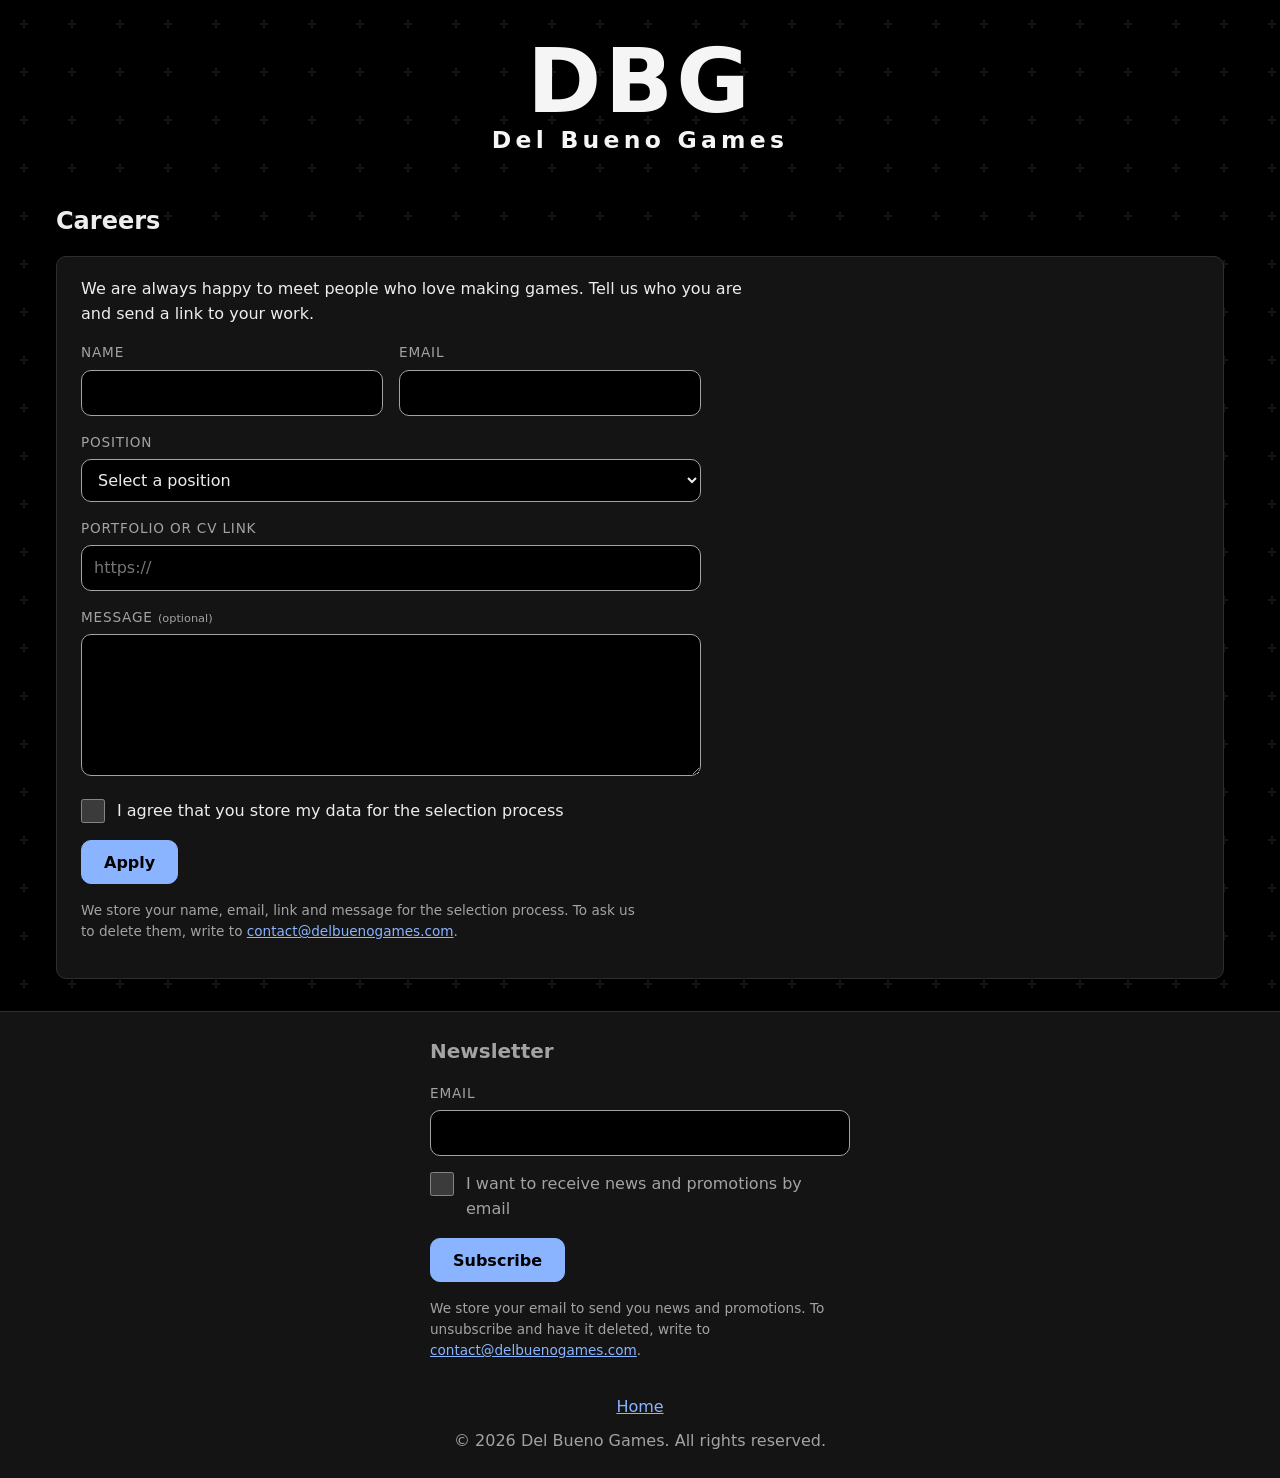
==== careers/index.html @ 050e30d5 "[Add] WEB-5 Formularios de contacto y careers Segunda publicacion de la web: se suman el formulario " ====
<!DOCTYPE html>
<html lang="en">
<head>
    <meta charset="utf-8">
    <meta name="viewport" content="width=device-width, initial-scale=1">
    <title>Careers | Del Bueno Games</title>
    <meta name="description" content="Join Del Bueno Games, an independent video game studio. Send us your application with a link to your portfolio or CV.">
    <meta name="theme-color" content="#000000">
    <link rel="icon" href="../assets/img/favicon.svg" type="image/svg+xml">
    <link rel="canonical" href="https://delbuenogames.com/careers/">
    <link rel="stylesheet" href="../assets/css/style.css">
    <script src="../assets/js/contact.js" defer></script>
</head>
<body>
    <header class="site-header">
        <h1 class="brand"><a href="/"><img src="../assets/img/brand.svg" alt="DBG, Del Bueno Games" width="600" height="260"></a></h1>
    </header>
    <main class="container">
        <section id="careers" class="section" aria-labelledby="careers-title">
            <h2 id="careers-title">Careers</h2>
            <div class="panel">
                <!-- Placeholder text: replace the introduction with the final copy. -->
                <p>We are always happy to meet people who love making games. Tell us who you are and send a link to your work.</p>
                <form class="contact-form" action="https://script.google.com/macros/s/AKfycbwpDi107hpgzn3h32MG_jerOkLigRV9ItebDQZ9Th3B-QbZqj8rZuU2F3XIpagCHj1gHg/exec" method="post" accept-charset="utf-8">
                    <input type="hidden" name="form" value="careers">
                    <div class="form-grid">
                        <label class="field">
                            <span>Name</span>
                            <input type="text" name="name" required maxlength="100" autocomplete="name">
                        </label>
                        <label class="field">
                            <span>Email</span>
                            <input type="email" name="email" required maxlength="254" autocomplete="email" pattern="[^@\s]+@[^@\s]+\.[^@\s]+" title="An email address like name@example.com">
                        </label>
                    </div>
                    <label class="field">
                        <span>Position</span>
                        <!-- The list of positions lives only in this select; the script does not know it. Add or remove options here. -->
                        <select name="position" required>
                            <option value="" selected disabled>Select a position</option>
                            <option value="Open application">Open application</option>
                        </select>
                    </label>
                    <label class="field">
                        <span>Portfolio or CV link</span>
                        <input type="url" name="link" required maxlength="500" autocomplete="url" placeholder="https://">
                    </label>
                    <label class="field">
                        <span>Message <small>(optional)</small></span>
                        <textarea name="message" rows="5" maxlength="4000"></textarea>
                    </label>
                    <label class="check">
                        <input type="checkbox" name="consent" value="yes" required>
                        <span>I agree that you store my data for the selection process</span>
                    </label>
                    <div class="contact-trap" aria-hidden="true">
                        <label>Leave this field empty
                            <input type="text" name="website" tabindex="-1" autocomplete="off">
                        </label>
                    </div>
                    <button type="submit" class="btn-submit">Apply</button>
                    <div class="contact-status" role="status" aria-live="polite">
                        <p data-state="sending" hidden>Sending your application…</p>
                        <p data-state="sent" hidden>Thanks! Your application was sent. We'll be in touch if there is a fit.</p>
                        <p data-state="error" hidden>We couldn't send your application. Please email us at <a href="mailto:contact@delbuenogames.com">contact@delbuenogames.com</a>.</p>
                    </div>
                    <p class="form-note">We store your name, email, link and message for the selection process. To ask us to delete them, write to <a href="mailto:contact@delbuenogames.com">contact@delbuenogames.com</a>.</p>
                </form>
            </div>
        </section>
    </main>
    <footer class="site-footer">
        <section class="newsletter" aria-labelledby="newsletter-title">
            <h2 id="newsletter-title">Newsletter</h2>
            <form class="contact-form" action="https://script.google.com/macros/s/AKfycbwpDi107hpgzn3h32MG_jerOkLigRV9ItebDQZ9Th3B-QbZqj8rZuU2F3XIpagCHj1gHg/exec" method="post" accept-charset="utf-8">
                <input type="hidden" name="form" value="newsletter">
                <label class="field">
                    <span>Email</span>
                    <input type="email" name="email" required maxlength="254" autocomplete="email" pattern="[^@\s]+@[^@\s]+\.[^@\s]+" title="An email address like name@example.com">
                </label>
                <label class="check">
                    <input type="checkbox" name="consent" value="yes" required>
                    <span>I want to receive news and promotions by email</span>
                </label>
                <div class="contact-trap" aria-hidden="true">
                    <label>Leave this field empty
                        <input type="text" name="website" tabindex="-1" autocomplete="off">
                    </label>
                </div>
                <button type="submit" class="btn-submit">Subscribe</button>
                <div class="contact-status" role="status" aria-live="polite">
                    <p data-state="sending" hidden>Subscribing…</p>
                    <p data-state="sent" hidden>You're subscribed. Thanks for joining!</p>
                    <p data-state="error" hidden>We couldn't subscribe you. Please email us at <a href="mailto:contact@delbuenogames.com">contact@delbuenogames.com</a>.</p>
                </div>
                <p class="form-note">We store your email to send you news and promotions. To unsubscribe and have it deleted, write to <a href="mailto:contact@delbuenogames.com">contact@delbuenogames.com</a>.</p>
            </form>
        </section>
        <p class="footer-links"><a href="/">Home</a></p>
        <p>&copy; 2026 Del Bueno Games. All rights reserved.</p>
    </footer>
</body>
</html>
---- assets/css/style.css ----
:root
{
    --bg: #000;
    --pattern: #151515;
    --bg-card: #141414;
    --border: #2e2e2e;
    --text: #ededed;
    --text-muted: #a3a3a3;
    --link: #8ab4ff;
    --scrollbar: #3a3a3a;
    --radius: 10px;
    --card-width: min(80vw, 460px);
    color-scheme: dark;
    --font-sans: system-ui, -apple-system, "Segoe UI", Roboto, Arial, sans-serif;
}

*
{
    box-sizing: border-box;
}

html
{
    background: var(--bg);
}

body
{
    margin: 0;
    background-color: var(--bg);
    background-image: url("data:image/svg+xml,%3Csvg xmlns='http://www.w3.org/2000/svg' width='48' height='48' shape-rendering='crispEdges'%3E%3Cpath fill='%23151515' d='M23 20h2v8h-2zM20 23h8v2h-8z'/%3E%3C/svg%3E");
    background-size: 48px 48px;
    color: var(--text);
    font-family: var(--font-sans);
    font-size: 16px;
    line-height: 1.55;
}

img
{
    display: block;
    max-width: 100%;
}

a
{
    color: var(--link);
}

a:focus-visible,
.catalog:focus-visible,
.catalog-arrow:focus-visible,
.field input:focus-visible,
.field textarea:focus-visible,
.field select:focus-visible,
.check input:focus-visible,
.btn-submit:focus-visible
{
    outline: 3px solid var(--link);
    outline-offset: 3px;
}

.site-header
{
    padding: 1.5rem 1rem 0.5rem;
    text-align: center;
}

.brand
{
    margin: 0;
}

.brand img
{
    width: min(100%, 320px);
    height: auto;
    margin: 0 auto;
}

.container
{
    max-width: 1200px;
    margin: 0 auto;
    padding: 0 1rem;
}

.section
{
    margin: 2rem 0;
}

h2
{
    margin: 0 0 1rem;
    font-size: 1.5rem;
}

.catalog-wrap
{
    position: relative;
}

.catalog
{
    display: flex;
    gap: 1rem;
    margin: 0;
    padding: 0.5rem;
    list-style: none;
    overflow-x: auto;
    overscroll-behavior-x: contain;
    scroll-snap-type: x mandatory;
    scroll-padding-inline: 0.5rem;
    scrollbar-color: var(--scrollbar) transparent;
}

.catalog > li
{
    display: flex;
    flex: none;
    scroll-snap-align: start;
}

.card
{
    display: flex;
    flex-direction: column;
    width: var(--card-width);
    padding-bottom: 0.75rem;
    background: var(--bg-card);
    border: 1px solid var(--border);
    border-radius: var(--radius);
    overflow: hidden;
    color: var(--text);
    text-decoration: none;
}

a.card:hover
{
    border-color: var(--text-muted);
}

.card img
{
    width: 100%;
    height: auto;
    aspect-ratio: 460 / 215;
}

.card-name
{
    padding: 0.75rem 1rem 0;
    font-weight: 600;
    font-size: 1.1rem;
}

.card-line
{
    padding: 0 1rem;
    color: var(--text-muted);
    font-size: 0.95rem;
}

.card-tag
{
    align-self: flex-start;
    margin: 0.5rem 1rem 0;
    padding: 0.125rem 0.625rem;
    border: 1px solid var(--border);
    border-radius: 999px;
    color: var(--text-muted);
    font-size: 0.85rem;
}

.catalog-arrow
{
    position: absolute;
    /* Centered on the capsule image, so the arrow never covers a card title. */
    top: calc(0.5rem + var(--card-width) * 215 / 920 - 22px);
    width: 44px;
    height: 44px;
    padding: 0;
    background: var(--bg);
    border: 1px solid var(--text-muted);
    border-radius: 50%;
    color: var(--text);
    font-size: 1.5rem;
    line-height: 1;
    cursor: pointer;
}

.catalog-arrow:disabled
{
    visibility: hidden;
}

.catalog-arrow-prev
{
    left: 0.5rem;
}

.catalog-arrow-next
{
    right: 0.5rem;
}

.panel
{
    padding: 1.25rem 1.5rem;
    background: var(--bg-card);
    border: 1px solid var(--border);
    border-radius: var(--radius);
}

.panel p
{
    margin: 0 0 1rem;
    max-width: 65ch;
}

.panel p:last-child
{
    margin-bottom: 0;
}

.socials
{
    display: flex;
    flex-wrap: wrap;
    gap: 0.5rem 1.5rem;
    margin: 0;
    padding: 0;
    list-style: none;
}

.socials a,
.panel p a
{
    display: inline-block;
    min-height: 44px;
    line-height: 44px;
}

.contact-form
{
    max-width: 620px;
    margin: 0 0 1rem;
}

/* Name and email are short, so they share a row; the message takes the full width. */
.form-grid
{
    display: grid;
    grid-template-columns: 1fr 1fr;
    gap: 0 1rem;
}

.field
{
    display: block;
    min-width: 0;
    margin: 0 0 1rem;
}

.field > span
{
    display: block;
    margin: 0 0 0.375rem;
    color: var(--text-muted);
    font-size: 0.85rem;
    letter-spacing: 0.06em;
    text-transform: uppercase;
}

.field input,
.field select,
.field textarea
{
    width: 100%;
    padding: 0.625rem 0.75rem;
    background: var(--bg);
    border: 1px solid var(--text-muted);
    border-radius: var(--radius);
    color: var(--text);
    font-family: var(--font-sans);
    font-size: 1rem;
    line-height: 1.5;
}

.field small
{
    text-transform: none;
    letter-spacing: 0;
}

.field select
{
    appearance: auto;
}

.check
{
    display: flex;
    align-items: flex-start;
    gap: 0.75rem;
    margin: 0 0 1rem;
}

.check input
{
    flex: none;
    width: 1.5rem;
    height: 1.5rem;
    margin: 0;
    accent-color: var(--link);
}

.form-note
{
    margin: 1rem 0 0;
    color: var(--text-muted);
    font-size: 0.85rem;
}

.panel .form-note a,
.site-footer .form-note a
{
    display: inline;
    min-height: 0;
    line-height: inherit;
}

.field textarea
{
    min-height: 7.5rem;
    resize: vertical;
}

.btn-submit
{
    padding: 0.6875rem 1.375rem;
    min-height: 44px;
    background: var(--link);
    border: 1px solid var(--link);
    border-radius: var(--radius);
    color: #000;
    font-family: var(--font-sans);
    font-size: 1rem;
    font-weight: 600;
    cursor: pointer;
}

.btn-submit:disabled
{
    opacity: 0.6;
    cursor: default;
}

/* Off-screen instead of display:none: some bots skip fields hidden with display, and then they would not fall for the trap. */
.contact-trap
{
    position: absolute;
    left: -10000px;
    width: 1px;
    height: 1px;
    overflow: hidden;
}

.contact-status
{
    margin-top: 1rem;
}

.site-footer
{
    margin-top: 2rem;
    padding: 1.5rem 1rem;
    background: var(--bg-card);
    border-top: 1px solid var(--border);
    color: var(--text-muted);
    text-align: center;
}

.site-footer p
{
    margin: 0;
}

.site-footer h2
{
    font-size: 1.25rem;
}

.newsletter
{
    max-width: 420px;
    margin: 0 auto 1.5rem;
    text-align: left;
}

.footer-links
{
    margin-bottom: 0.5rem;
}

.footer-links a
{
    display: inline-block;
    min-height: 44px;
    line-height: 44px;
}

@media (max-width: 600px)
{
    .form-grid
    {
        grid-template-columns: 1fr;
    }
}

/* Touch screens drag the row directly; arrows would only cover the cards. */
@media (hover: none)
{
    .catalog-arrow
    {
        display: none;
    }
}

@media (prefers-reduced-motion: reduce)
{
    *
    {
        scroll-behavior: auto !important;
        transition: none !important;
    }
}
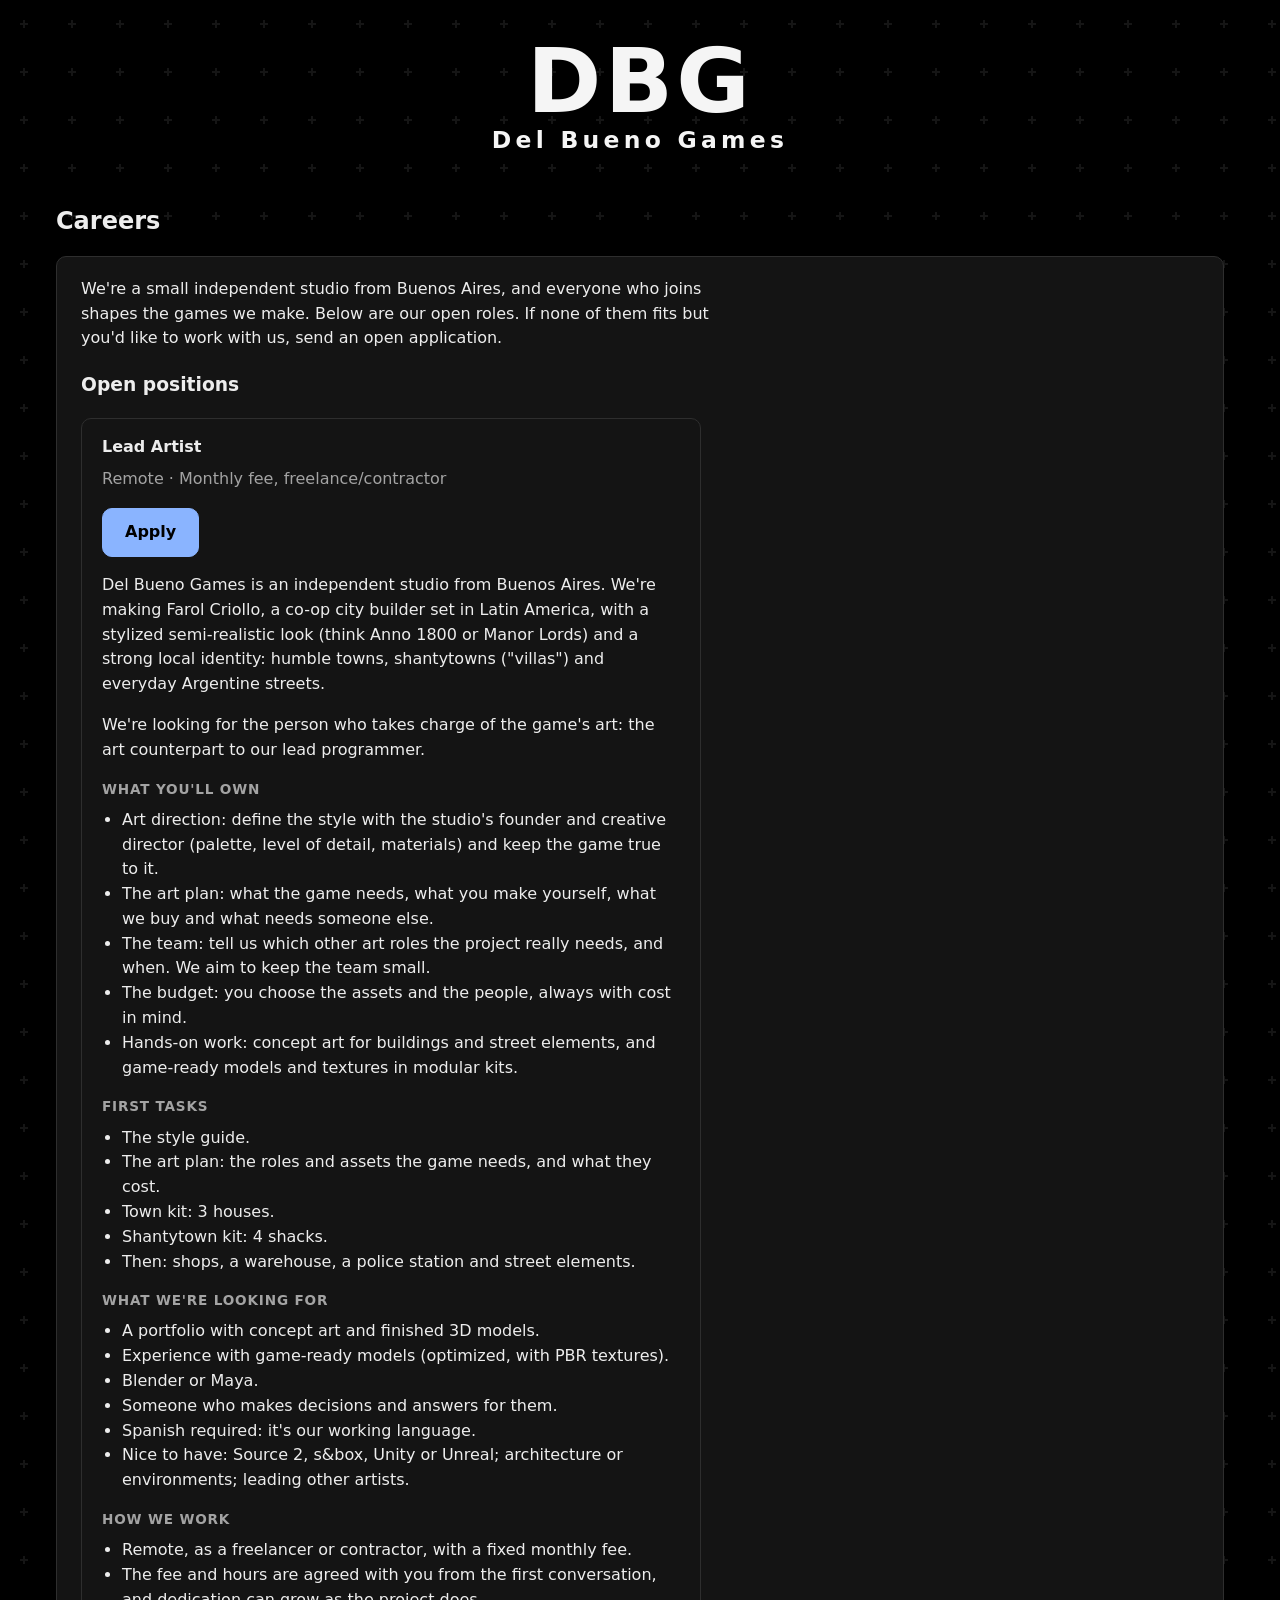
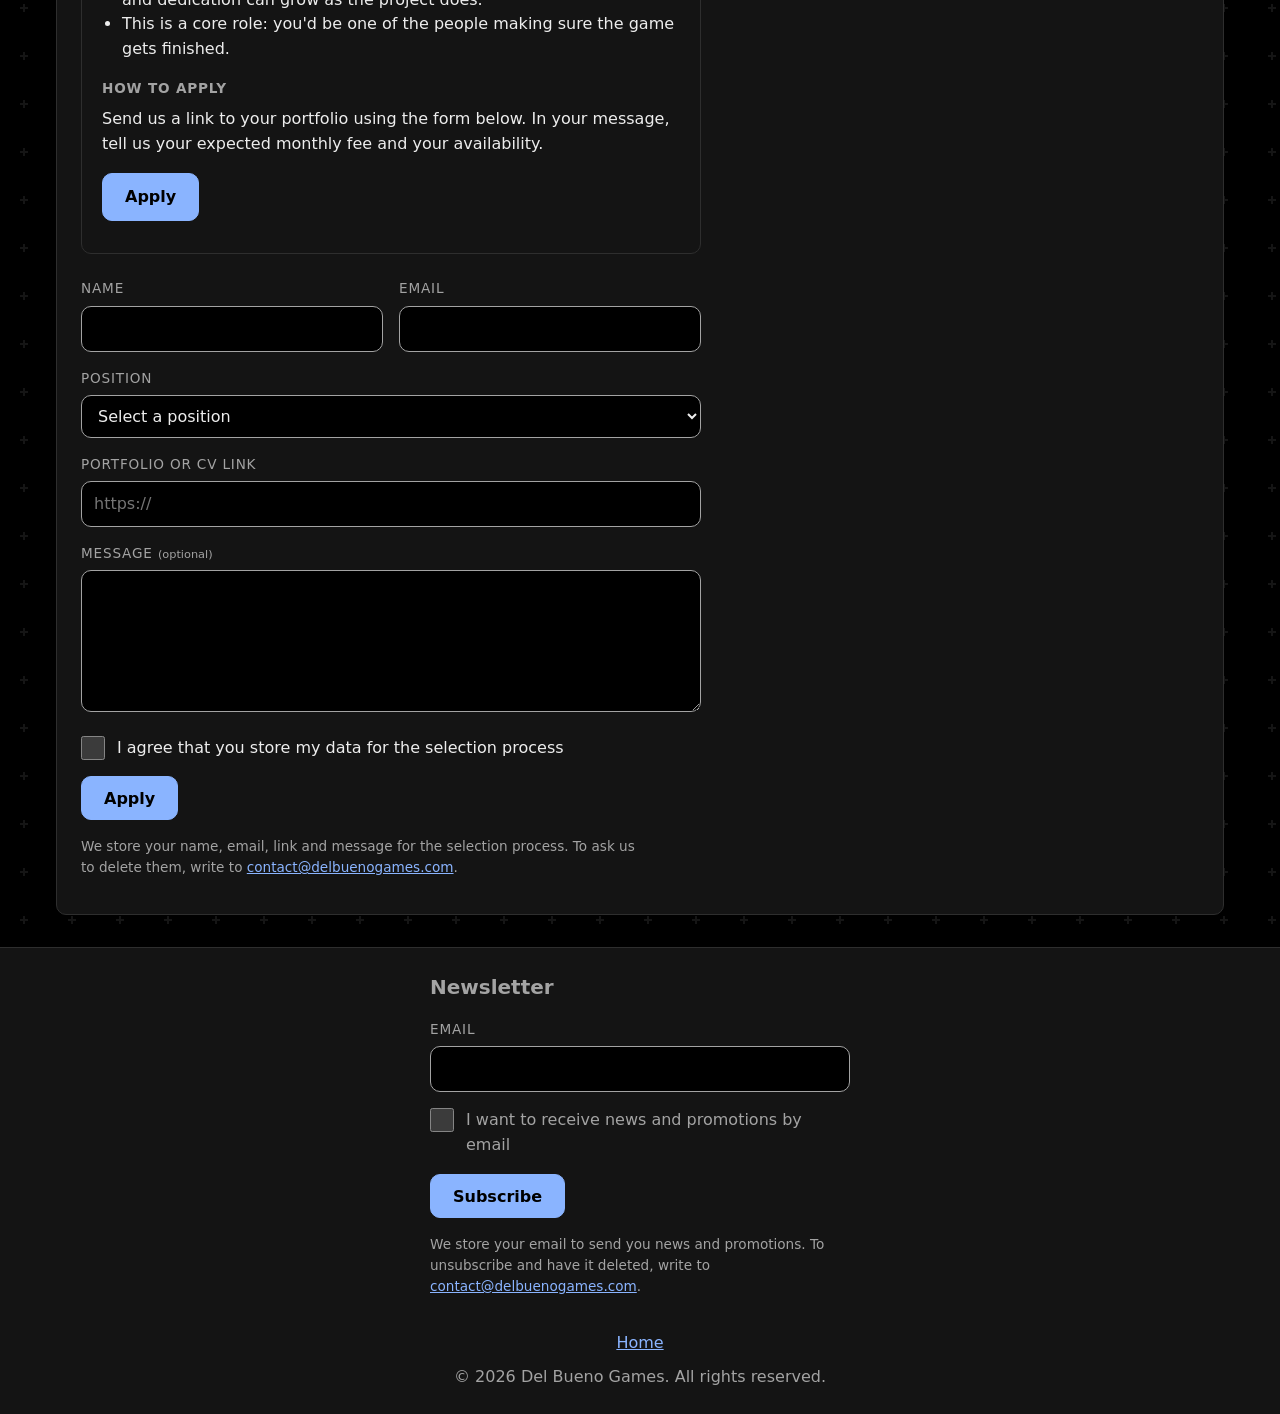
==== commit de0caa9b: "[Add] WEB-7 Puesto de Lead Artist en careers Tercera publicacion de la web: la pagina de careers mue" ====
--- a/careers/index.html
+++ b/careers/index.html
@@ -10,6 +10,7 @@
     <link rel="canonical" href="https://delbuenogames.com/careers/">
     <link rel="stylesheet" href="../assets/css/style.css">
     <script src="../assets/js/contact.js" defer></script>
+    <script src="../assets/js/careers.js" defer></script>
 </head>
 <body>
     <header class="site-header">
@@ -19,9 +20,53 @@
         <section id="careers" class="section" aria-labelledby="careers-title">
             <h2 id="careers-title">Careers</h2>
             <div class="panel">
-                <!-- Placeholder text: replace the introduction with the final copy. -->
-                <p>We are always happy to meet people who love making games. Tell us who you are and send a link to your work.</p>
-                <form class="contact-form" action="https://script.google.com/macros/s/AKfycbwpDi107hpgzn3h32MG_jerOkLigRV9ItebDQZ9Th3B-QbZqj8rZuU2F3XIpagCHj1gHg/exec" method="post" accept-charset="utf-8">
+                <p>We're a small independent studio from Buenos Aires, and everyone who joins shapes the games we make. Below are our open roles. If none of them fits but you'd like to work with us, send an open application.</p>
+                <div class="jobs">
+                    <h3>Open positions</h3>
+                    <!-- One block per position. To add one: copy a block, change the h4 title (the position name: the Apply buttons and the form select read it from there) and the texts, and add an option with the same name to the select below. To close one, delete the block and its option. -->
+                    <article class="job">
+                        <h4>Lead Artist</h4>
+                        <p class="job-meta">Remote · Monthly fee, freelance/contractor</p>
+                        <a class="btn-apply" href="#apply">Apply</a>
+                        <p>Del Bueno Games is an independent studio from Buenos Aires. We're making Farol Criollo, a co-op city builder set in Latin America, with a stylized semi-realistic look (think Anno 1800 or Manor Lords) and a strong local identity: humble towns, shantytowns ("villas") and everyday Argentine streets.</p>
+                        <p>We're looking for the person who takes charge of the game's art: the art counterpart to our lead programmer.</p>
+                        <h5>What you'll own</h5>
+                        <ul>
+                            <li>Art direction: define the style with the studio's founder and creative director (palette, level of detail, materials) and keep the game true to it.</li>
+                            <li>The art plan: what the game needs, what you make yourself, what we buy and what needs someone else.</li>
+                            <li>The team: tell us which other art roles the project really needs, and when. We aim to keep the team small.</li>
+                            <li>The budget: you choose the assets and the people, always with cost in mind.</li>
+                            <li>Hands-on work: concept art for buildings and street elements, and game-ready models and textures in modular kits.</li>
+                        </ul>
+                        <h5>First tasks</h5>
+                        <ul>
+                            <li>The style guide.</li>
+                            <li>The art plan: the roles and assets the game needs, and what they cost.</li>
+                            <li>Town kit: 3 houses.</li>
+                            <li>Shantytown kit: 4 shacks.</li>
+                            <li>Then: shops, a warehouse, a police station and street elements.</li>
+                        </ul>
+                        <h5>What we're looking for</h5>
+                        <ul>
+                            <li>A portfolio with concept art and finished 3D models.</li>
+                            <li>Experience with game-ready models (optimized, with PBR textures).</li>
+                            <li>Blender or Maya.</li>
+                            <li>Someone who makes decisions and answers for them.</li>
+                            <li>Spanish required: it's our working language.</li>
+                            <li>Nice to have: Source 2, s&amp;box, Unity or Unreal; architecture or environments; leading other artists.</li>
+                        </ul>
+                        <h5>How we work</h5>
+                        <ul>
+                            <li>Remote, as a freelancer or contractor, with a fixed monthly fee.</li>
+                            <li>The fee and hours are agreed with you from the first conversation, and dedication can grow as the project does.</li>
+                            <li>This is a core role: you'd be one of the people making sure the game gets finished.</li>
+                        </ul>
+                        <h5>How to apply</h5>
+                        <p>Send us a link to your portfolio using the form below. In your message, tell us your expected monthly fee and your availability.</p>
+                        <a class="btn-apply" href="#apply">Apply</a>
+                    </article>
+                </div>
+                <form id="apply" class="contact-form" action="https://script.google.com/macros/s/AKfycbwpDi107hpgzn3h32MG_jerOkLigRV9ItebDQZ9Th3B-QbZqj8rZuU2F3XIpagCHj1gHg/exec" method="post" accept-charset="utf-8">
                     <input type="hidden" name="form" value="careers">
                     <div class="form-grid">
                         <label class="field">
@@ -35,10 +80,11 @@
                     </div>
                     <label class="field">
                         <span>Position</span>
-                        <!-- The list of positions lives only in this select; the script does not know it. Add or remove options here. -->
+                        <!-- Keep one option per position block above (same name). Without JavaScript this list is used as is; with it, careers.js adds any missing one and warns in the console. The script that receives the form does not know the list. -->
                         <select name="position" required>
                             <option value="" selected disabled>Select a position</option>
-                            <option value="Open application">Open application</option>
+                            <option value="Lead Artist">Lead Artist</option>
+                            <option value="Open application" data-general>Open application</option>
                         </select>
                     </label>
                     <label class="field">
--- a/assets/css/style.css
+++ b/assets/css/style.css
@@ -351,6 +351,61 @@
     cursor: pointer;
 }
 
+.jobs
+{
+    margin: 0 0 1.5rem;
+}
+
+.job
+{
+    max-width: 620px;
+    margin: 0 0 1rem;
+    padding: 1rem 1.25rem;
+    border: 1px solid var(--border);
+    border-radius: var(--radius);
+}
+
+.job h3,
+.job h4,
+.job h5
+{
+    margin: 0 0 0.5rem;
+}
+
+.job h5
+{
+    color: var(--text-muted);
+    font-size: 0.85rem;
+    letter-spacing: 0.06em;
+    text-transform: uppercase;
+}
+
+.job-meta
+{
+    color: var(--text-muted);
+}
+
+.job ul
+{
+    margin: 0 0 1rem;
+    padding-left: 1.25rem;
+}
+
+.btn-apply
+{
+    display: inline-block;
+    margin: 0 0 1rem;
+    padding: 0.6875rem 1.375rem;
+    min-height: 44px;
+    box-sizing: border-box;
+    background: var(--link);
+    border: 1px solid var(--link);
+    border-radius: var(--radius);
+    color: #000;
+    font-weight: 600;
+    text-decoration: none;
+}
+
 .btn-submit:disabled
 {
     opacity: 0.6;
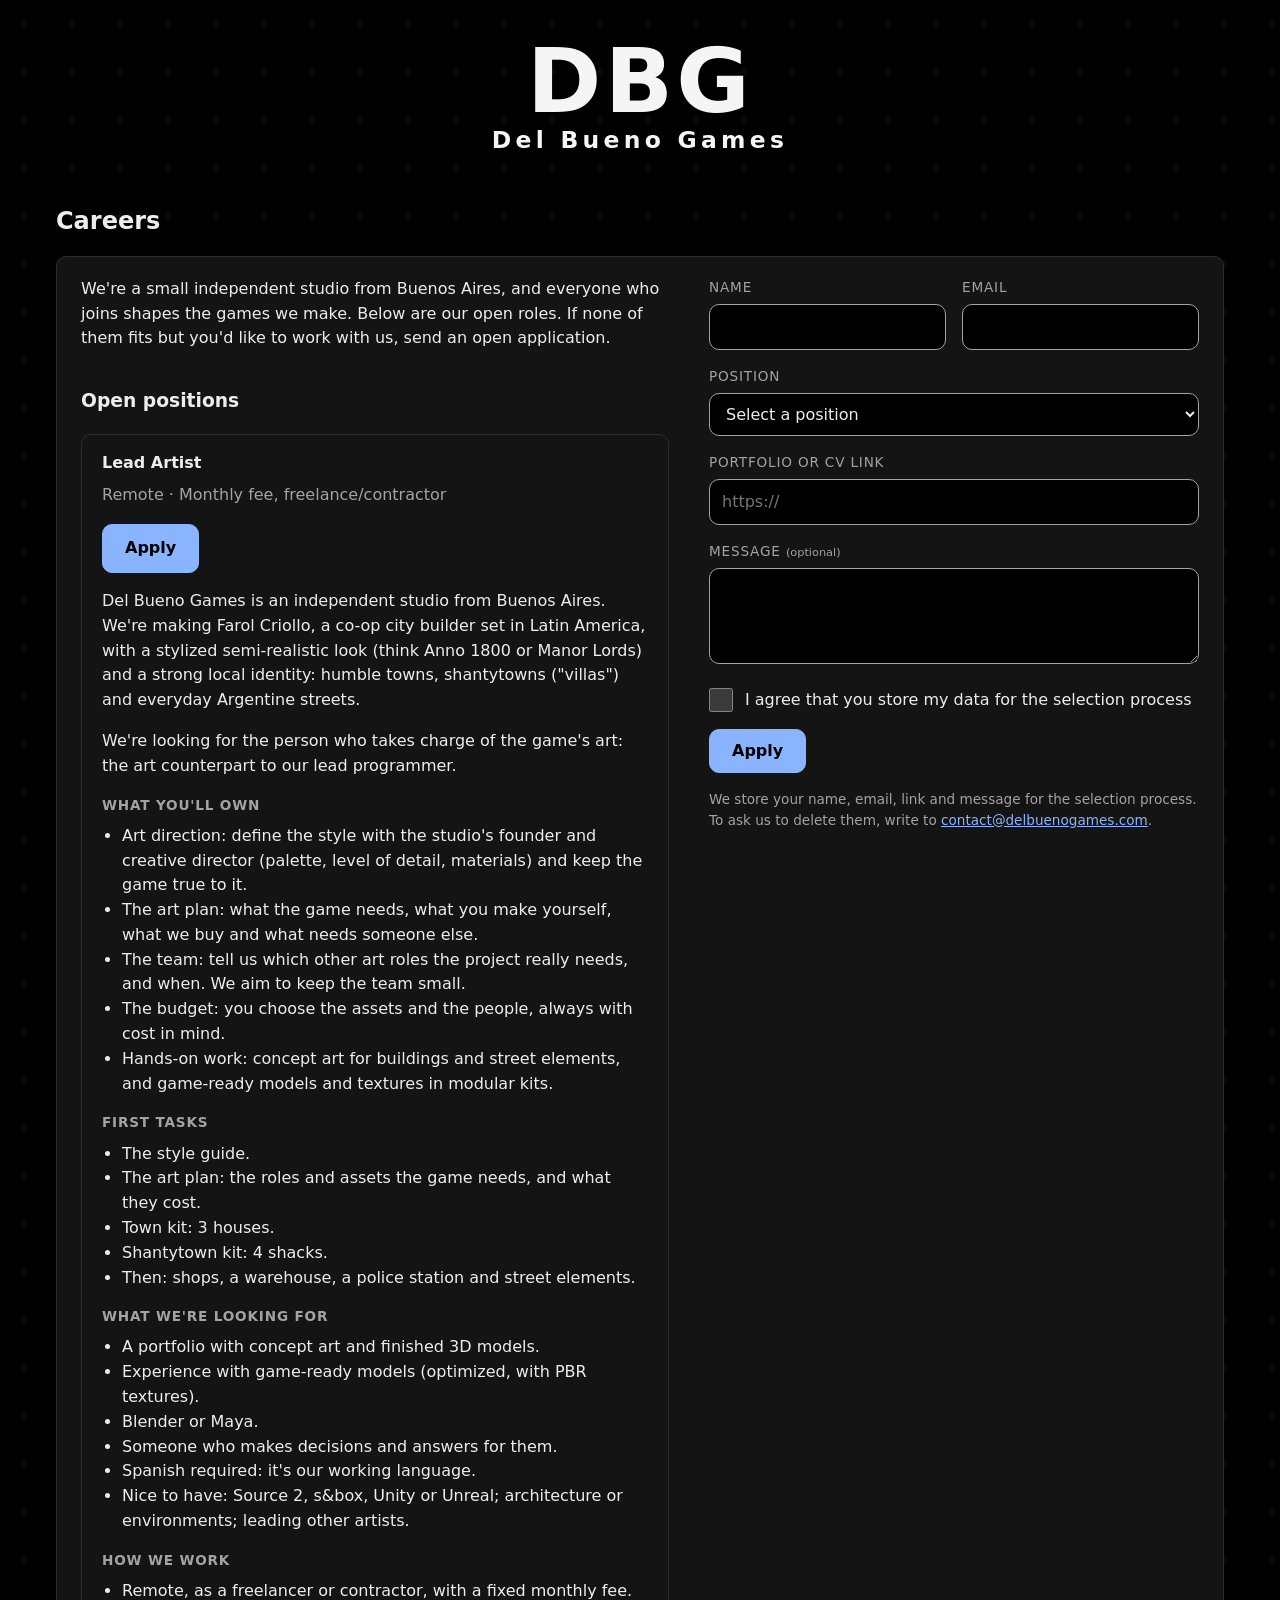
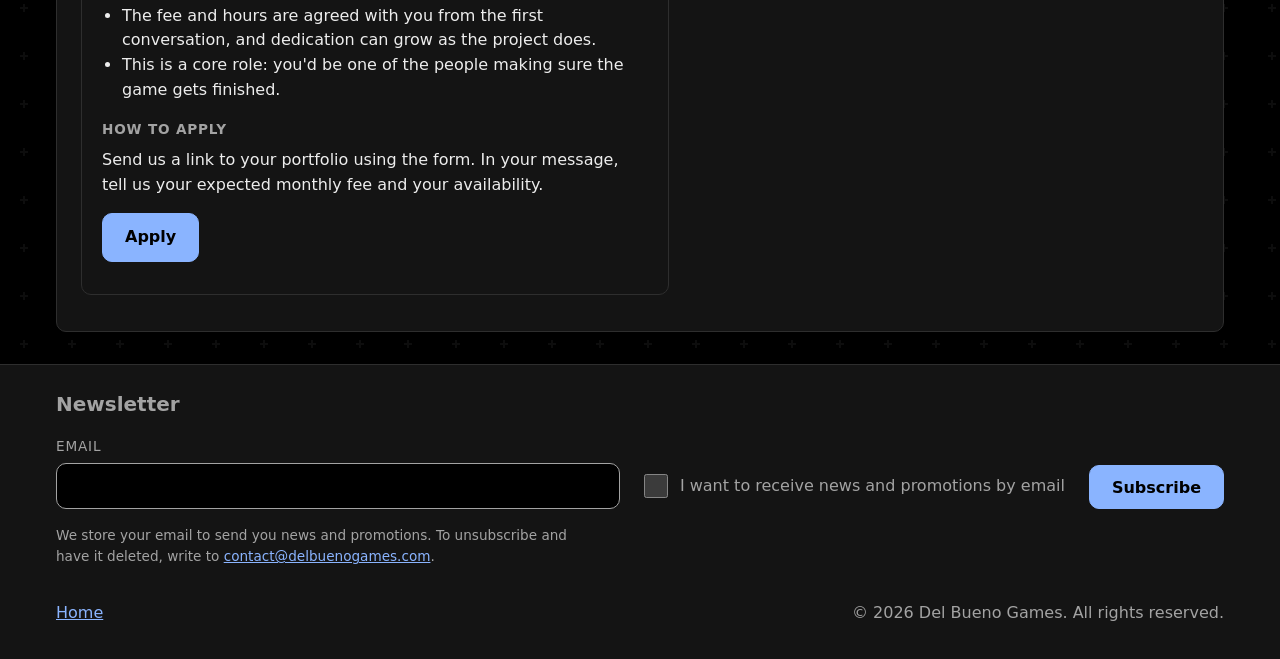
==== commit 57157419: "[Update] WEB-8 Mejora de la estetica de la web Cuarta publicacion de la web: la landing y la pagina " ====
--- a/careers/index.html
+++ b/careers/index.html
@@ -19,7 +19,7 @@
     <main class="container">
         <section id="careers" class="section" aria-labelledby="careers-title">
             <h2 id="careers-title">Careers</h2>
-            <div class="panel">
+            <div class="panel panel-careers">
                 <p>We're a small independent studio from Buenos Aires, and everyone who joins shapes the games we make. Below are our open roles. If none of them fits but you'd like to work with us, send an open application.</p>
                 <div class="jobs">
                     <h3>Open positions</h3>
@@ -62,7 +62,7 @@
                             <li>This is a core role: you'd be one of the people making sure the game gets finished.</li>
                         </ul>
                         <h5>How to apply</h5>
-                        <p>Send us a link to your portfolio using the form below. In your message, tell us your expected monthly fee and your availability.</p>
+                        <p>Send us a link to your portfolio using the form. In your message, tell us your expected monthly fee and your availability.</p>
                         <a class="btn-apply" href="#apply">Apply</a>
                     </article>
                 </div>
--- a/assets/css/style.css
+++ b/assets/css/style.css
@@ -1,7 +1,7 @@
 :root
 {
     --bg: #000;
-    --pattern: #151515;
+    --pattern: #0d0d0d;
     --bg-card: #141414;
     --border: #2e2e2e;
     --text: #ededed;
@@ -10,6 +10,7 @@
     --scrollbar: #3a3a3a;
     --radius: 10px;
     --card-width: min(80vw, 460px);
+    --container: 1200px;
     color-scheme: dark;
     --font-sans: system-ui, -apple-system, "Segoe UI", Roboto, Arial, sans-serif;
 }
@@ -28,7 +29,7 @@
 {
     margin: 0;
     background-color: var(--bg);
-    background-image: url("data:image/svg+xml,%3Csvg xmlns='http://www.w3.org/2000/svg' width='48' height='48' shape-rendering='crispEdges'%3E%3Cpath fill='%23151515' d='M23 20h2v8h-2zM20 23h8v2h-8z'/%3E%3C/svg%3E");
+    background-image: url("data:image/svg+xml,%3Csvg xmlns='http://www.w3.org/2000/svg' width='48' height='48' shape-rendering='crispEdges'%3E%3Cpath fill='%230d0d0d' d='M23 20h2v8h-2zM20 23h8v2h-8z'/%3E%3C/svg%3E");
     background-size: 48px 48px;
     color: var(--text);
     font-family: var(--font-sans);
@@ -80,7 +81,7 @@
 
 .container
 {
-    max-width: 1200px;
+    max-width: var(--container);
     margin: 0 auto;
     padding: 0 1rem;
 }
@@ -118,7 +119,7 @@
 .catalog > li
 {
     display: flex;
-    flex: none;
+    flex: 1 0 var(--card-width);
     scroll-snap-align: start;
 }
 
@@ -126,7 +127,7 @@
 {
     display: flex;
     flex-direction: column;
-    width: var(--card-width);
+    width: 100%;
     padding-bottom: 0.75rem;
     background: var(--bg-card);
     border: 1px solid var(--border);
@@ -158,6 +159,7 @@
 .card-line
 {
     padding: 0 1rem;
+    max-width: 60ch;
     color: var(--text-muted);
     font-size: 0.95rem;
 }
@@ -216,7 +218,7 @@
 .panel p
 {
     margin: 0 0 1rem;
-    max-width: 65ch;
+    max-width: 60ch;
 }
 
 .panel p:last-child
@@ -319,6 +321,7 @@
 .form-note
 {
     margin: 1rem 0 0;
+    max-width: 60ch;
     color: var(--text-muted);
     font-size: 0.85rem;
 }
@@ -389,6 +392,7 @@
 {
     margin: 0 0 1rem;
     padding-left: 1.25rem;
+    max-width: 60ch;
 }
 
 .btn-apply
@@ -408,7 +412,7 @@
 
 .btn-submit:disabled
 {
-    opacity: 0.6;
+    opacity: 0.65;
     cursor: default;
 }
 
@@ -474,6 +478,149 @@
     }
 }
 
+@media (min-width: 1024px)
+{
+    .catalog
+    {
+        margin-inline: -0.5rem;
+    }
+
+    .panel-about
+    {
+        display: grid;
+        grid-template-columns: 1fr 1fr;
+        column-gap: 2.5rem;
+    }
+
+    .panel-about p
+    {
+        margin: 0;
+    }
+
+    .panel-contact
+    {
+        display: grid;
+        grid-template-columns: minmax(0, 1fr) minmax(0, 1.6fr);
+        grid-template-rows: auto auto auto 1fr;
+        column-gap: 2.5rem;
+    }
+
+    .panel-contact > p,
+    .panel-contact > .socials
+    {
+        grid-column: 1;
+    }
+
+    .panel-contact .contact-form
+    {
+        grid-column: 2;
+        grid-row: 1 / -1;
+        max-width: none;
+        margin: 0;
+    }
+
+    .panel-careers
+    {
+        display: grid;
+        grid-template-columns: minmax(0, 1.2fr) minmax(0, 1fr);
+        grid-template-rows: auto 1fr;
+        column-gap: 2.5rem;
+    }
+
+    .panel-careers > p,
+    .panel-careers > .jobs
+    {
+        grid-column: 1;
+    }
+
+    .panel-careers .contact-form
+    {
+        grid-column: 2;
+        grid-row: 1 / -1;
+        align-self: start;
+        max-width: none;
+        margin: 0;
+        scroll-margin-top: 1rem;
+    }
+
+    .panel-careers .field textarea
+    {
+        min-height: 6rem;
+        height: 6rem;
+    }
+
+    .panel-careers .jobs
+    {
+        margin-bottom: 0;
+    }
+
+    .job
+    {
+        max-width: none;
+    }
+
+    .site-footer
+    {
+        display: flex;
+        flex-wrap: wrap;
+        justify-content: space-between;
+        align-items: center;
+        text-align: left;
+        padding-inline: max(1rem, calc((100% - var(--container)) / 2 + 1rem));
+    }
+
+    .newsletter
+    {
+        flex: 0 0 100%;
+        max-width: none;
+        margin: 0 0 1.5rem;
+    }
+
+    .newsletter .contact-form
+    {
+        display: grid;
+        grid-template-columns: minmax(0, 1fr) auto auto;
+        column-gap: 1.5rem;
+        align-items: end;
+        max-width: none;
+        margin: 0;
+    }
+
+    .newsletter .field,
+    .newsletter .check,
+    .newsletter .btn-submit
+    {
+        margin-bottom: 0;
+    }
+
+    .newsletter .check
+    {
+        align-items: center;
+        min-height: calc(1.5em + 1.25rem + 2px);
+    }
+
+    .newsletter .contact-status,
+    .newsletter .form-note
+    {
+        grid-column: 1 / -1;
+    }
+
+    .footer-links
+    {
+        margin: 0;
+    }
+}
+
+/* A sticky form taller than the window would keep its submit button out of reach. */
+@media (min-width: 1024px) and (min-height: 590px)
+{
+    .panel-careers .contact-form
+    {
+        position: sticky;
+        top: 1rem;
+    }
+}
+
 /* Touch screens drag the row directly; arrows would only cover the cards. */
 @media (hover: none)
 {
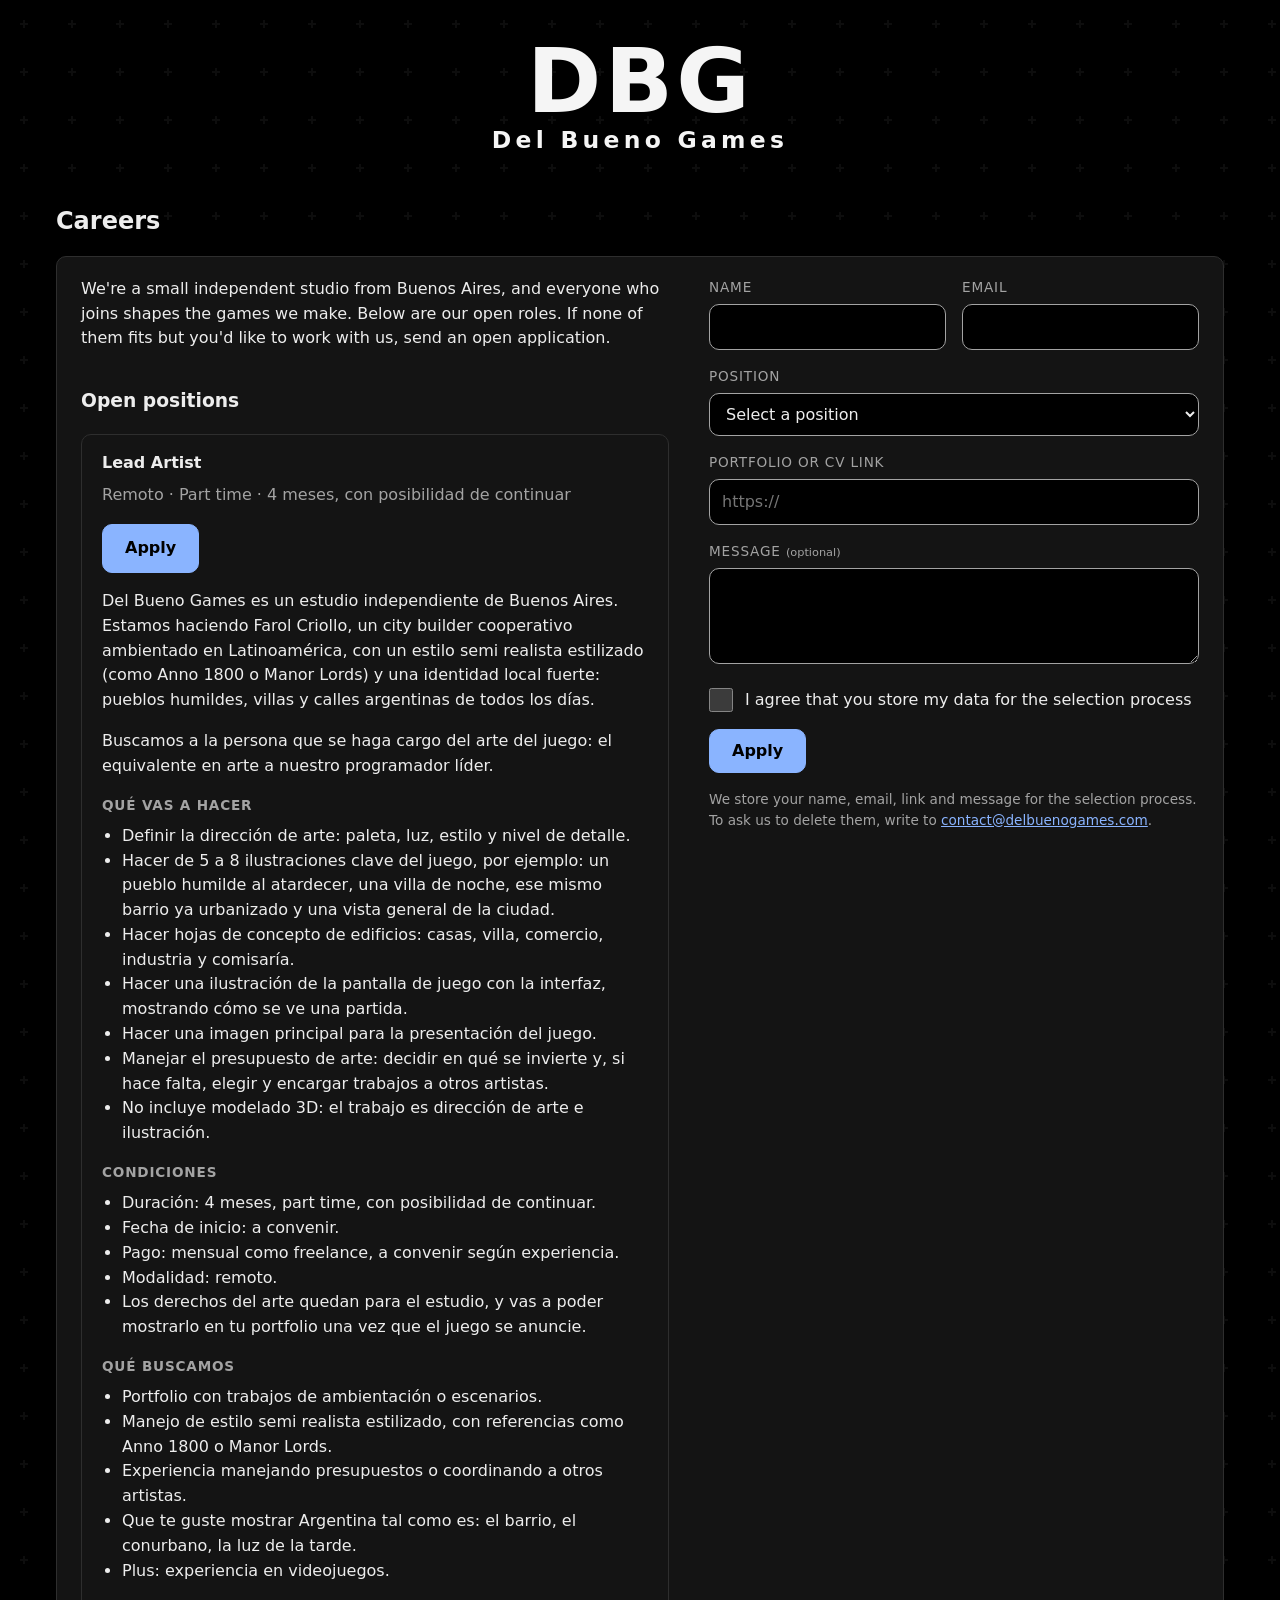
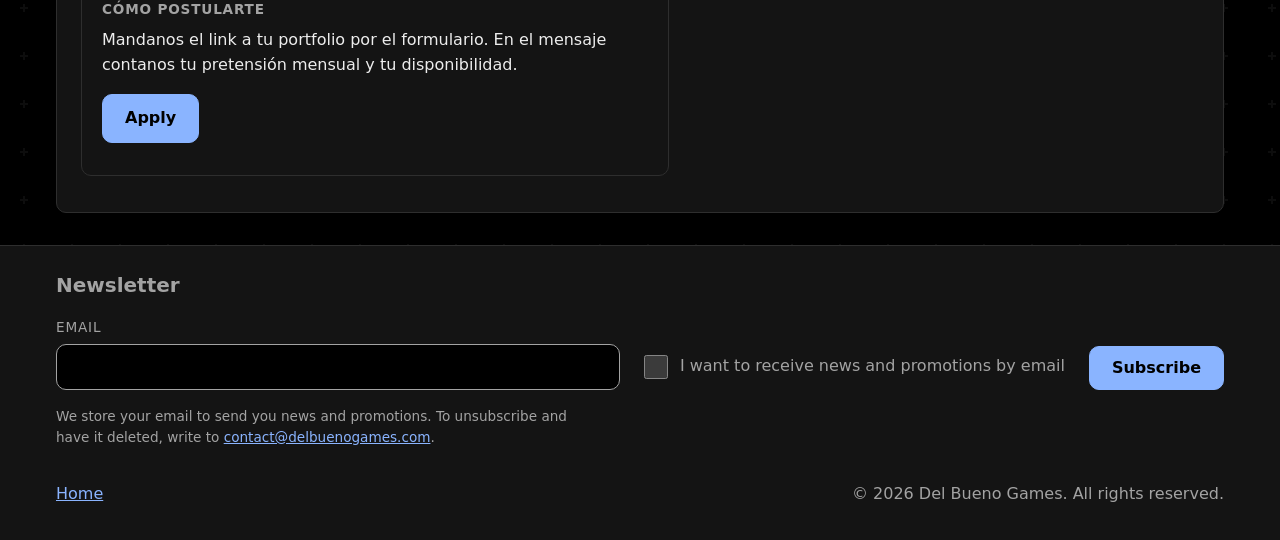
==== commit d637f110: "[Update] WEB-9 Puesto de Lead Artist, segunda version Quinta publicacion de la web: la pagina de car" ====
--- a/careers/index.html
+++ b/careers/index.html
@@ -24,46 +24,41 @@
                 <div class="jobs">
                     <h3>Open positions</h3>
                     <!-- One block per position. To add one: copy a block, change the h4 title (the position name: the Apply buttons and the form select read it from there) and the texts, and add an option with the same name to the select below. To close one, delete the block and its option. -->
-                    <article class="job">
+                    <article class="job" lang="es">
                         <h4>Lead Artist</h4>
-                        <p class="job-meta">Remote · Monthly fee, freelance/contractor</p>
-                        <a class="btn-apply" href="#apply">Apply</a>
-                        <p>Del Bueno Games is an independent studio from Buenos Aires. We're making Farol Criollo, a co-op city builder set in Latin America, with a stylized semi-realistic look (think Anno 1800 or Manor Lords) and a strong local identity: humble towns, shantytowns ("villas") and everyday Argentine streets.</p>
-                        <p>We're looking for the person who takes charge of the game's art: the art counterpart to our lead programmer.</p>
-                        <h5>What you'll own</h5>
+                        <p class="job-meta">Remoto · Part time · 4 meses, con posibilidad de continuar</p>
+                        <a class="btn-apply" href="#apply" lang="en">Apply</a>
+                        <p>Del Bueno Games es un estudio independiente de Buenos Aires. Estamos haciendo Farol Criollo, un city builder cooperativo ambientado en Latinoamérica, con un estilo semi realista estilizado (como Anno 1800 o Manor Lords) y una identidad local fuerte: pueblos humildes, villas y calles argentinas de todos los días.</p>
+                        <p>Buscamos a la persona que se haga cargo del arte del juego: el equivalente en arte a nuestro programador líder.</p>
+                        <h5>Qué vas a hacer</h5>
                         <ul>
-                            <li>Art direction: define the style with the studio's founder and creative director (palette, level of detail, materials) and keep the game true to it.</li>
-                            <li>The art plan: what the game needs, what you make yourself, what we buy and what needs someone else.</li>
-                            <li>The team: tell us which other art roles the project really needs, and when. We aim to keep the team small.</li>
-                            <li>The budget: you choose the assets and the people, always with cost in mind.</li>
-                            <li>Hands-on work: concept art for buildings and street elements, and game-ready models and textures in modular kits.</li>
+                            <li>Definir la dirección de arte: paleta, luz, estilo y nivel de detalle.</li>
+                            <li>Hacer de 5 a 8 ilustraciones clave del juego, por ejemplo: un pueblo humilde al atardecer, una villa de noche, ese mismo barrio ya urbanizado y una vista general de la ciudad.</li>
+                            <li>Hacer hojas de concepto de edificios: casas, villa, comercio, industria y comisaría.</li>
+                            <li>Hacer una ilustración de la pantalla de juego con la interfaz, mostrando cómo se ve una partida.</li>
+                            <li>Hacer una imagen principal para la presentación del juego.</li>
+                            <li>Manejar el presupuesto de arte: decidir en qué se invierte y, si hace falta, elegir y encargar trabajos a otros artistas.</li>
+                            <li>No incluye modelado 3D: el trabajo es dirección de arte e ilustración.</li>
                         </ul>
-                        <h5>First tasks</h5>
+                        <h5>Condiciones</h5>
                         <ul>
-                            <li>The style guide.</li>
-                            <li>The art plan: the roles and assets the game needs, and what they cost.</li>
-                            <li>Town kit: 3 houses.</li>
-                            <li>Shantytown kit: 4 shacks.</li>
-                            <li>Then: shops, a warehouse, a police station and street elements.</li>
+                            <li>Duración: 4 meses, part time, con posibilidad de continuar.</li>
+                            <li>Fecha de inicio: a convenir.</li>
+                            <li>Pago: mensual como freelance, a convenir según experiencia.</li>
+                            <li>Modalidad: remoto.</li>
+                            <li>Los derechos del arte quedan para el estudio, y vas a poder mostrarlo en tu portfolio una vez que el juego se anuncie.</li>
                         </ul>
-                        <h5>What we're looking for</h5>
+                        <h5>Qué buscamos</h5>
                         <ul>
-                            <li>A portfolio with concept art and finished 3D models.</li>
-                            <li>Experience with game-ready models (optimized, with PBR textures).</li>
-                            <li>Blender or Maya.</li>
-                            <li>Someone who makes decisions and answers for them.</li>
-                            <li>Spanish required: it's our working language.</li>
-                            <li>Nice to have: Source 2, s&amp;box, Unity or Unreal; architecture or environments; leading other artists.</li>
+                            <li>Portfolio con trabajos de ambientación o escenarios.</li>
+                            <li>Manejo de estilo semi realista estilizado, con referencias como Anno 1800 o Manor Lords.</li>
+                            <li>Experiencia manejando presupuestos o coordinando a otros artistas.</li>
+                            <li>Que te guste mostrar Argentina tal como es: el barrio, el conurbano, la luz de la tarde.</li>
+                            <li>Plus: experiencia en videojuegos.</li>
                         </ul>
-                        <h5>How we work</h5>
-                        <ul>
-                            <li>Remote, as a freelancer or contractor, with a fixed monthly fee.</li>
-                            <li>The fee and hours are agreed with you from the first conversation, and dedication can grow as the project does.</li>
-                            <li>This is a core role: you'd be one of the people making sure the game gets finished.</li>
-                        </ul>
-                        <h5>How to apply</h5>
-                        <p>Send us a link to your portfolio using the form. In your message, tell us your expected monthly fee and your availability.</p>
-                        <a class="btn-apply" href="#apply">Apply</a>
+                        <h5>Cómo postularte</h5>
+                        <p>Mandanos el link a tu portfolio por el formulario. En el mensaje contanos tu pretensión mensual y tu disponibilidad.</p>
+                        <a class="btn-apply" href="#apply" lang="en">Apply</a>
                     </article>
                 </div>
                 <form id="apply" class="contact-form" action="https://script.google.com/macros/s/AKfycbwpDi107hpgzn3h32MG_jerOkLigRV9ItebDQZ9Th3B-QbZqj8rZuU2F3XIpagCHj1gHg/exec" method="post" accept-charset="utf-8">
